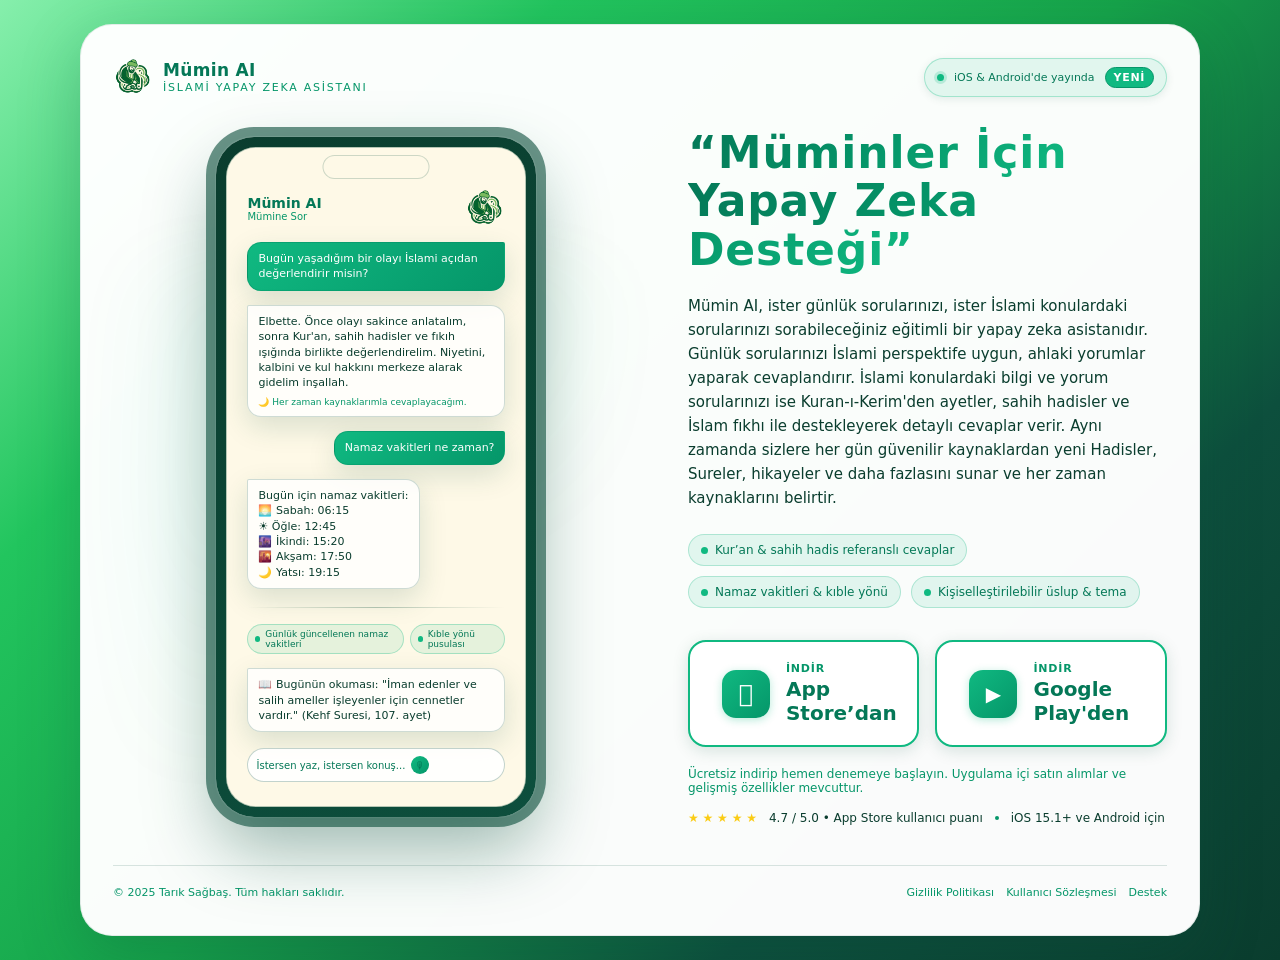
==== index.html @ a5f41411 "Fix UI" ====
<!DOCTYPE html>
<html lang="tr">
<head>
  <meta charset="UTF-8" />
  <meta name="viewport" content="width=device-width, initial-scale=1.0" />
  <title>Mümin AI – Müminler İçin Yapay Zeka Desteği</title>
  <meta
    name="description"
    content="Mümin AI, günlük hayatınızda ve İslami konularda size Kur'an, sahih hadisler ve fıkıh kaynaklarıyla destek olan yapay zeka asistanıdır."
  />
  <link rel="icon" type="image/png" href="/muminai-website/favicon.png" />
  <style>
    :root {
      --bg: #0d4f3d;
      --bg-soft: #0a3d2e;
      --card: #115d47;
      --accent: #22c55e;
      --accent-soft: rgba(34, 197, 94, 0.15);
      --accent-strong: #16a34a;
      --accent-light: #86efac;
      --text: #ffffff;
      --text-soft: #c6f6d5;
      --border-subtle: rgba(134, 239, 172, 0.3);
      --shadow-soft: 0 24px 80px rgba(13, 79, 61, 0.6);
      --cream: #fef9e7;
      --cream-soft: #fef5d4;
      --radius-lg: 24px;
      --radius-full: 999px;
      --transition-fast: 180ms ease-out;
      --transition-med: 220ms ease-out;
    }

    * {
      box-sizing: border-box;
      margin: 0;
      padding: 0;
    }

    body {
      font-family: system-ui, -apple-system, BlinkMacSystemFont, "SF Pro Text",
        "Segoe UI", sans-serif;
      background: linear-gradient(135deg, #86efac 0%, #22c55e 25%, #16a34a 50%, #0d4f3d 75%, #0a3d2e 100%);
      color: var(--text);
      min-height: 100vh;
      display: flex;
      align-items: stretch;
      justify-content: center;
      padding: 24px 16px;
    }

    .page {
      width: 100%;
      max-width: 1120px;
      margin: auto;
    }

    .shell {
      position: relative;
      overflow: hidden;
      background: rgba(255, 255, 255, 0.98);
      border-radius: 32px;
      border: 1px solid rgba(13, 79, 61, 0.1);
      box-shadow: 0 20px 60px rgba(13, 79, 61, 0.25);
      padding: 32px 32px 36px;
      color: #0a3d2e;
    }

    .shell-inner {
      position: relative;
      z-index: 1;
    }

    /* Top Bar */
    .top-bar {
      display: flex;
      align-items: center;
      justify-content: space-between;
      gap: 16px;
      margin-bottom: 32px;
    }

    .brand {
      display: flex;
      align-items: center;
      gap: 10px;
    }

    .brand-mark {
      width: 32px;
      height: 32px;
      border-radius: 12px;
      background: var(--cream);
      display: flex;
      align-items: center;
      justify-content: center;
      font-weight: 700;
      font-size: 17px;
      color: #047857;
      box-shadow: 0 14px 32px rgba(13, 79, 61, 0.4);
    }

    .brand-text {
      display: flex;
      flex-direction: column;
      gap: 1px;
    }

    .brand-name {
      font-size: 17px;
      font-weight: 650;
      letter-spacing: 0.02em;
      color: #047857;
    }

    .brand-tag {
      font-size: 11px;
      text-transform: uppercase;
      letter-spacing: 0.16em;
      color: #059669;
    }

    .pill {
      display: inline-flex;
      align-items: center;
      gap: 10px;
      padding: 8px 12px;
      border-radius: var(--radius-full);
      border: 1px solid rgba(16, 185, 129, 0.3);
      background: rgba(16, 185, 129, 0.1);
      box-shadow: 0 2px 8px rgba(13, 79, 61, 0.1);
      font-size: 11px;
      color: #047857;
      white-space: nowrap;
    }

    .pill-dot {
      width: 7px;
      height: 7px;
      border-radius: 999px;
      background: #10b981;
      box-shadow: 0 0 0 3px rgba(16, 185, 129, 0.2);
    }

    .pill-badge {
      padding: 3px 8px;
      border-radius: 999px;
      background: #10b981;
      border: 1px solid #059669;
      color: #ffffff;
      font-weight: 600;
      letter-spacing: 0.06em;
      text-transform: uppercase;
    }

    /* Layout */
    .hero {
      display: grid;
      grid-template-columns: minmax(0, 1.1fr) minmax(0, 1fr);
      gap: 48px;
      align-items: center;
    }

    /* Left */
    .headline {
      font-size: clamp(32px, 5.5vw, 44px);
      line-height: 1.1;
      letter-spacing: 0.02em;
      margin-bottom: 20px;
      color: #047857;
    }

    .headline span.accent {
      background: linear-gradient(130deg, #047857, #059669, #10b981);
      -webkit-background-clip: text;
      background-clip: text;
      color: transparent;
    }

    .sub {
      font-size: 15px;
      line-height: 1.6;
      color: #0a3d2e;
      max-width: 500px;
      margin-bottom: 24px;
    }

    .highlights {
      display: flex;
      flex-wrap: wrap;
      gap: 10px;
      margin-bottom: 32px;
    }

    .chip {
      font-size: 12px;
      padding: 8px 12px;
      border-radius: var(--radius-full);
      background: rgba(16, 185, 129, 0.1);
      border: 1px solid rgba(16, 185, 129, 0.25);
      color: #047857;
      display: inline-flex;
      align-items: center;
      gap: 7px;
    }

    .chip-dot {
      width: 7px;
      height: 7px;
      border-radius: 50%;
      background: #10b981;
    }

    .cta-row {
      display: flex;
      flex-wrap: wrap;
      gap: 16px;
      align-items: center;
      margin-bottom: 20px;
      margin-top: 0;
    }

    .store-button {
      display: flex;
      align-items: center;
      gap: 16px;
      padding: 20px 32px;
      border-radius: 18px;
      border: 2px solid #10b981;
      background: #ffffff;
      color: #047857;
      text-decoration: none;
      transition: all var(--transition-med);
      box-shadow: 0 4px 16px rgba(13, 79, 61, 0.15), 0 0 0 0 rgba(16, 185, 129, 0);
      min-width: 220px;
      flex: 1;
      justify-content: flex-start;
    }

    .store-button:hover {
      transform: translateY(-2px);
      border-color: #059669;
      box-shadow: 0 8px 24px rgba(13, 79, 61, 0.25), 0 0 0 3px rgba(16, 185, 129, 0.15);
      background: #ffffff;
    }

    .store-button:active {
      transform: translateY(0);
      box-shadow: 0 2px 8px rgba(13, 79, 61, 0.2);
    }

    .store-icon {
      width: 48px;
      height: 48px;
      border-radius: 14px;
      display: inline-flex;
      align-items: center;
      justify-content: center;
      background: linear-gradient(135deg, #10b981, #059669);
      color: #ffffff;
      font-size: 24px;
      font-weight: 700;
      flex-shrink: 0;
      box-shadow: 0 2px 8px rgba(16, 185, 129, 0.3);
    }

    .store-text {
      display: flex;
      flex-direction: column;
      line-height: 1.2;
      text-align: left;
    }

    .store-label {
      font-size: 11px;
      color: #059669;
      font-weight: 600;
      text-transform: uppercase;
      letter-spacing: 0.8px;
      margin-bottom: 2px;
    }

    .store-name {
      font-size: 20px;
      font-weight: 700;
      color: #047857;
    }

    .secondary-note {
      font-size: 12px;
      color: #059669;
      margin-bottom: 16px;
    }

    .rating-row {
      display: flex;
      flex-wrap: wrap;
      gap: 12px;
      margin-top: 0;
      font-size: 12px;
      color: #0a3d2e;
      align-items: center;
    }

    .stars {
      display: inline-flex;
      gap: 2px;
      color: #facc15;
    }

    .divider-dot {
      width: 4px;
      height: 4px;
      border-radius: 999px;
      background: #059669;
    }

    /* Right - mockup */
    .device-wrap {
      position: relative;
      display: flex;
      justify-content: center;
      align-items: center;
    }

    .halo {
      position: absolute;
      inset: 18% 4% 6%;
      filter: blur(40px);
      opacity: 0.3;
      background:
        radial-gradient(circle at 50% 0, rgba(16, 185, 129, 0.2), transparent 60%),
        radial-gradient(circle at 10% 50%, rgba(16, 185, 129, 0.15), transparent 60%);
      mix-blend-mode: normal;
      pointer-events: none;
    }

    .phone {
      position: relative;
      width: min(320px, 85vw);
      border-radius: 38px;
      padding: 10px;
      background: linear-gradient(145deg, #0a3d2e, #0d4f3d);
      box-shadow:
        0 32px 70px rgba(13, 79, 61, 0.4),
        0 0 0 1px rgba(255, 255, 255, 0.1),
        0 0 0 10px rgba(13, 79, 61, 0.6);
    }

    .phone-inner {
      border-radius: 30px;
      overflow: hidden;
      background: var(--cream);
      border: 1px solid rgba(13, 79, 61, 0.3);
      position: relative;
    }

    .phone-notch {
      position: absolute;
      top: 8px;
      left: 50%;
      transform: translateX(-50%);
      width: 105px;
      height: 22px;
      border-radius: 999px;
      background: var(--cream);
      box-shadow: 0 0 0 1px rgba(13, 79, 61, 0.2);
      z-index: 3;
    }

    .screen {
      padding: 40px 20px 24px;
      position: relative;
      z-index: 1;
      display: flex;
      flex-direction: column;
      gap: 14px;
      background: var(--cream);
      min-height: 480px;
    }

    .screen-head {
      display: flex;
      align-items: center;
      justify-content: space-between;
      gap: 8px;
    }

    .screen-title {
      font-size: 14px;
      font-weight: 600;
      color: #047857;
    }

    .screen-tag {
      font-size: 10px;
      color: #059669;
    }

    .screen-chip {
      font-size: 9px;
      padding: 3px 8px;
      border-radius: 999px;
      background: rgba(16, 185, 129, 0.15);
      border: 1px solid rgba(16, 185, 129, 0.4);
      color: #047857;
      text-transform: uppercase;
      letter-spacing: 0.12em;
    }

    .bubble {
      padding: 8px 10px;
      border-radius: 14px;
      font-size: 11px;
      line-height: 1.4;
      border: 1px solid rgba(13, 79, 61, 0.2);
      background: rgba(255, 255, 255, 0.8);
      box-shadow: 0 10px 28px rgba(13, 79, 61, 0.15);
      color: #0a3d2e;
    }

    .bubble.user {
      margin-left: auto;
      border-top-right-radius: 2px;
      background: linear-gradient(135deg, #10b981, #059669);
      color: #ffffff;
      border-color: rgba(5, 150, 105, 0.5);
    }

    .bubble.ai {
      margin-right: auto;
      border-top-left-radius: 2px;
    }

    .bubble small {
      display: block;
      font-size: 9px;
      margin-top: 5px;
      color: #059669;
    }

    .divider {
      height: 1px;
      background: linear-gradient(
        90deg,
        transparent,
        rgba(13, 79, 61, 0.3),
        transparent
      );
      margin: 4px 0 2px;
    }

    .mini-row {
      display: flex;
      gap: 6px;
      font-size: 9px;
      color: #047857;
      align-items: center;
      justify-content: space-between;
    }

    .mini-pill {
      padding: 4px 7px;
      border-radius: 999px;
      border: 1px solid rgba(16, 185, 129, 0.3);
      background: rgba(16, 185, 129, 0.1);
      display: inline-flex;
      align-items: center;
      gap: 5px;
    }

    .mini-dot {
      width: 6px;
      height: 6px;
      border-radius: 999px;
      background: #10b981;
    }

    .input-row {
      display: flex;
      align-items: center;
      gap: 6px;
      padding: 7px 8px;
      border-radius: 999px;
      border: 1px solid rgba(13, 79, 61, 0.25);
      background: rgba(255, 255, 255, 0.9);
      margin-top: 2px;
    }

    .input-row span {
      font-size: 10px;
      color: #047857;
    }

    .input-mic {
      width: 18px;
      height: 18px;
      border-radius: 999px;
      background: linear-gradient(135deg, #10b981, #059669);
      display: inline-flex;
      align-items: center;
      justify-content: center;
      color: #ffffff;
      font-size: 10px;
    }

    /* Footer */
    .footer {
      margin-top: 40px;
      padding-top: 20px;
      border-top: 1px solid rgba(13, 79, 61, 0.15);
      display: flex;
      flex-wrap: wrap;
      gap: 12px;
      justify-content: space-between;
      align-items: center;
      font-size: 11px;
      color: #059669;
    }

    .footer-links {
      display: flex;
      flex-wrap: wrap;
      gap: 12px;
    }

    .footer a {
      color: #059669;
      text-decoration: none;
      transition: color var(--transition-fast);
    }

    .footer a:hover {
      color: #047857;
    }

    /* Responsive */
    @media (max-width: 840px) {
      body {
        padding: 12px 8px;
      }

      .shell {
        border-radius: 20px;
        padding: 20px 16px 24px;
      }

      .hero {
        grid-template-columns: minmax(0, 1fr);
        gap: 24px;
      }

      .device-wrap {
        order: -1;
        margin-bottom: 20px;
        display: flex;
        justify-content: center;
      }

      .phone {
        width: 320px;
      }

      .halo {
        display: none;
      }

      .top-bar {
        margin-bottom: 20px;
        flex-wrap: wrap;
      }

      .brand {
        gap: 8px;
      }

      .brand img {
        width: 32px !important;
        height: 32px !important;
      }

      .brand-name {
        font-size: 15px;
      }

      .brand-tag {
        font-size: 10px;
      }

      .pill {
        font-size: 10px;
        padding: 6px 10px;
      }

      .headline {
        font-size: 26px;
        margin-bottom: 14px;
        line-height: 1.2;
      }

      .sub {
        font-size: 14px;
        margin-bottom: 18px;
        line-height: 1.5;
      }

      .highlights {
        margin-bottom: 20px;
        gap: 8px;
      }

      .chip {
        font-size: 11px;
        padding: 6px 10px;
      }

      .cta-row {
        flex-direction: column;
        gap: 12px;
        margin-bottom: 16px;
      }

      .store-button {
        width: 100%;
        min-width: auto;
        padding: 16px 20px;
        gap: 12px;
      }

      .store-icon {
        width: 42px;
        height: 42px;
        font-size: 20px;
      }

      .store-name {
        font-size: 17px;
      }

      .store-label {
        font-size: 10px;
      }

      .secondary-note {
        font-size: 11px;
        margin-bottom: 12px;
      }

      .rating-row {
        font-size: 11px;
        gap: 8px;
      }

      .footer {
        margin-top: 28px;
        padding-top: 16px;
        font-size: 10px;
      }
    }

    @media (max-width: 550px) {
      body {
        padding: 8px 6px;
      }

      .shell {
        padding: 18px 14px 20px;
        border-radius: 16px;
      }

      .hero {
        margin-top: 50px;
        gap: 20px;
      }

      

      .phone {
        width:  300px;
        padding: 10px;

      }

      .phone-inner {
        border-radius: 24px;
      }

      .screen {
        padding: 32px 14px 18px;
        min-height: 400px;
        gap: 10px;
      }

      .screen-title {
        font-size: 13px;
      }

      .screen-tag {
        font-size: 9px;
      }

      .screen img {
        width: 32px !important;
        height: 32px !important;
      }

      .bubble {
        font-size: 10px;
        padding: 6px 8px;
      }

      .top-bar {
        margin-bottom: 16px;
        gap: 12px;
      }

      .brand {
        gap: 6px;
      }

      .brand img {
        width: 28px !important;
        height: 28px !important;
      }

      .brand-name {
        font-size: 14px;
      }

      .brand-tag {
        font-size: 9px;
      }

      .pill-text {
        font-size: 8px;
      }

      .pill {
        font-size: 9px;
        padding: 5px 8px;
        gap: 6px;
        width: 150px;
      }

      .pill-badge {
        padding: 2px 4px;
        font-size: 4px;
      }

      .headline {
        font-size: 22px;
        margin-bottom: 12px;
        line-height: 1.15;
      }

      .sub {
        font-size: 13px;
        margin-bottom: 16px;
        line-height: 1.5;
      }

      .highlights {
        margin-bottom: 18px;
        gap: 6px;
      }

      .chip {
        font-size: 10px;
        padding: 5px 8px;
        gap: 5px;
      }

      .chip-dot {
        width: 5px;
        height: 5px;
      }

      .cta-row {
        flex-direction: column;
        align-items: stretch;
        gap: 10px;
        margin-bottom: 14px;
      }

      .store-button {
        justify-content: flex-start;
        padding: 14px 18px;
        min-width: auto;
        width: 100%;
        gap: 12px;
        border-radius: 14px;
      }

      .store-icon {
        width: 40px;
        height: 40px;
        font-size: 18px;
        border-radius: 10px;
      }

      .store-name {
        font-size: 16px;
      }

      .store-label {
        font-size: 9px;
        letter-spacing: 0.6px;
      }

      .secondary-note {
        font-size: 10px;
        margin-bottom: 10px;
      }

      .rating-row {
        font-size: 10px;
        gap: 6px;
        flex-wrap: wrap;
      }

      .stars {
        font-size: 12px;
      }

      .footer {
        flex-direction: column;
        align-items: flex-start;
        gap: 8px;
        margin-top: 24px;
        padding-top: 14px;
        font-size: 9px;
      }

      .footer-links {
        gap: 10px;
        flex-wrap: wrap;
      }
    }

    @media (max-width: 360px) {
      body {
        padding: 6px 4px;
      }

      .shell {
        padding: 16px 12px 18px;
      }

      .headline {
        font-size: 20px;
      }

      .sub {
        font-size: 12px;
      }

      .phone {
        width: 50vw
      }

      .store-button {
        padding: 12px 16px;
      }

      .store-icon {
        width: 36px;
        height: 36px;
        font-size: 16px;
      }

      .store-name {
        font-size: 15px;
      }
    }
  </style>
</head>
<body>
  <main class="page">
    <section class="shell" aria-labelledby="hero-title">
      <div class="shell-inner">
        <header class="top-bar">
          <div class="brand">
            <img src="icon_transparent.png" style="width: 40px; height: 40px;">
            <div class="brand-text">
              <div class="brand-name">Mümin AI</div>
              <div class="brand-tag">İslami Yapay Zeka Asistanı</div>
            </div>
          </div>
          <div class="pill">
            <span class="pill-dot"></span>
            <span class="pill-text">iOS &amp; Android'de yayında</span>
            <span class="pill-badge">Yeni</span>
          </div>
        </header>

        <div class="hero">
          <!-- Right: Phone Mockup -->
          <div class="device-wrap" aria-hidden="true">
            <div class="halo"></div>
            <div class="phone">
              <div class="phone-inner">
                <div class="phone-notch"></div>
                <div class="screen">
                  <div class="screen-head">
                    <div>
                      <div class="screen-title">Mümin AI</div>
                      <div class="screen-tag">Mümine Sor</div>
                    </div>
                    <img src="icon_transparent.png" style="width: 40px; height: 40px;">
                  </div>

                  <div class="bubble user">
                    Bugün yaşadığım bir olayı İslami açıdan değerlendirir misin?
                  </div>

                  <div class="bubble ai">
                    Elbette. Önce olayı sakince anlatalım, sonra Kur'an, sahih hadisler ve
                    fıkıh ışığında birlikte değerlendirelim. Niyetini, kalbini ve kul
                    hakkını merkeze alarak gidelim inşallah.
                    <small>🌙 Her zaman kaynaklarımla cevaplayacağım.</small>
                  </div>

                  <div class="bubble user">
                    Namaz vakitleri ne zaman?
                  </div>

                  <div class="bubble ai">
                    Bugün için namaz vakitleri:
                    <br />🌅 Sabah: 06:15
                    <br />☀️ Öğle: 12:45
                    <br />🌆 İkindi: 15:20
                    <br />🌇 Akşam: 17:50
                    <br />🌙 Yatsı: 19:15
                  </div>

                  <div class="divider"></div>

                  <div class="mini-row">
                    <div class="mini-pill">
                      <span class="mini-dot"></span>
                      <span>Günlük güncellenen namaz vakitleri</span>
                    </div>
                    <div class="mini-pill">
                      <span class="mini-dot"></span>
                      <span>Kıble yönü pusulası</span>
                    </div>
                  </div>

                  <div class="bubble ai">
                    📖 Bugünün okuması: "İman edenler ve salih ameller işleyenler için
                    cennetler vardır." (Kehf Suresi, 107. ayet)
                  </div>

                  <div class="input-row">
                    <span>İstersen yaz, istersen konuş...</span>
                    <span class="input-mic">🎙</span>
                  </div>
                </div>
              </div>
            </div>
          </div>

          <!-- Left: Text + CTAs -->
          <div>
            <h1 id="hero-title" class="headline">
              <span class="accent">“Müminler İçin</span><br />
              <span class="accent">Yapay Zeka Desteği”</span>
            </h1>
            <p class="sub">
                Mümin AI, ister günlük sorularınızı, ister İslami konulardaki sorularınızı sorabileceğiniz eğitimli bir yapay zeka asistanıdır. Günlük sorularınızı İslami perspektife uygun, ahlaki yorumlar yaparak cevaplandırır. 
                İslami konulardaki bilgi ve yorum sorularınızı ise Kuran-ı-Kerim'den ayetler, sahih hadisler ve İslam fıkhı ile destekleyerek detaylı cevaplar verir. Aynı zamanda sizlere her gün güvenilir kaynaklardan yeni Hadisler, Sureler, hikayeler ve daha fazlasını sunar ve her zaman kaynaklarını belirtir.
            </p>

            <div class="highlights">
              <span class="chip">
                <span class="chip-dot"></span>
                Kur’an &amp; sahih hadis referanslı cevaplar
              </span>
              <span class="chip">
                <span class="chip-dot"></span>
                Namaz vakitleri &amp; kıble yönü
              </span>
              <span class="chip">
                <span class="chip-dot"></span>
                Kişiselleştirilebilir üslup &amp; tema
              </span>
            </div>

            <div class="cta-row" aria-label="Uygulamayı indir">
              <a
                class="store-button"
                href="https://apps.apple.com/tr/app/m%25C3%25BCmin-ai/id6748532925"
                target="_blank"
                rel="noopener noreferrer"
              >
                <div class="store-icon"></div>
                <div class="store-text">
                  <span class="store-label">İndir</span>
                  <span class="store-name">App Store’dan</span>
                </div>
              </a>

              <a
                class="store-button"
                href="https://play.google.com/store/apps/details?id=com.anonymous.MuminAI&pcampaignid=web_share"
                target="_blank"
                rel="noopener noreferrer"
              >
                <div class="store-icon" style="font-size: 20px;">▶</div>
                <div class="store-text">
                  <span class="store-label">İndir</span>
                  <span class="store-name">Google Play'den</span>
                </div>
              </a>
            </div>

            <p class="secondary-note">
              Ücretsiz indirip hemen denemeye başlayın. Uygulama içi satın alımlar ve
              gelişmiş özellikler mevcuttur.
            </p>

            <div class="rating-row">
              <span class="stars">★ ★ ★ ★ ★</span>
              <span>4.7 / 5.0 • App Store kullanıcı puanı</span>
              <span class="divider-dot"></span>
              <span>iOS 15.1+ ve Android için</span>
            </div>
          </div>
        </div>

        <footer class="footer">
          <span>© 2025 Tarık Sağbaş. Tüm hakları saklıdır.</span>
          <div class="footer-links">
            <a href="/muminai-website/privacy-policy.html" target="_blank" rel="noopener noreferrer">
              Gizlilik Politikası
            </a>
            <a href="/muminai-website/user-agreement.html" target="_blank" rel="noopener noreferrer">
              Kullanıcı Sözleşmesi
            </a>
            <a href="/muminai-website/support.html" target="_blank" rel="noopener noreferrer">
              Destek
            </a>
          </div>
        </footer>
      </div>
    </section>
  </main>
</body>
</html>
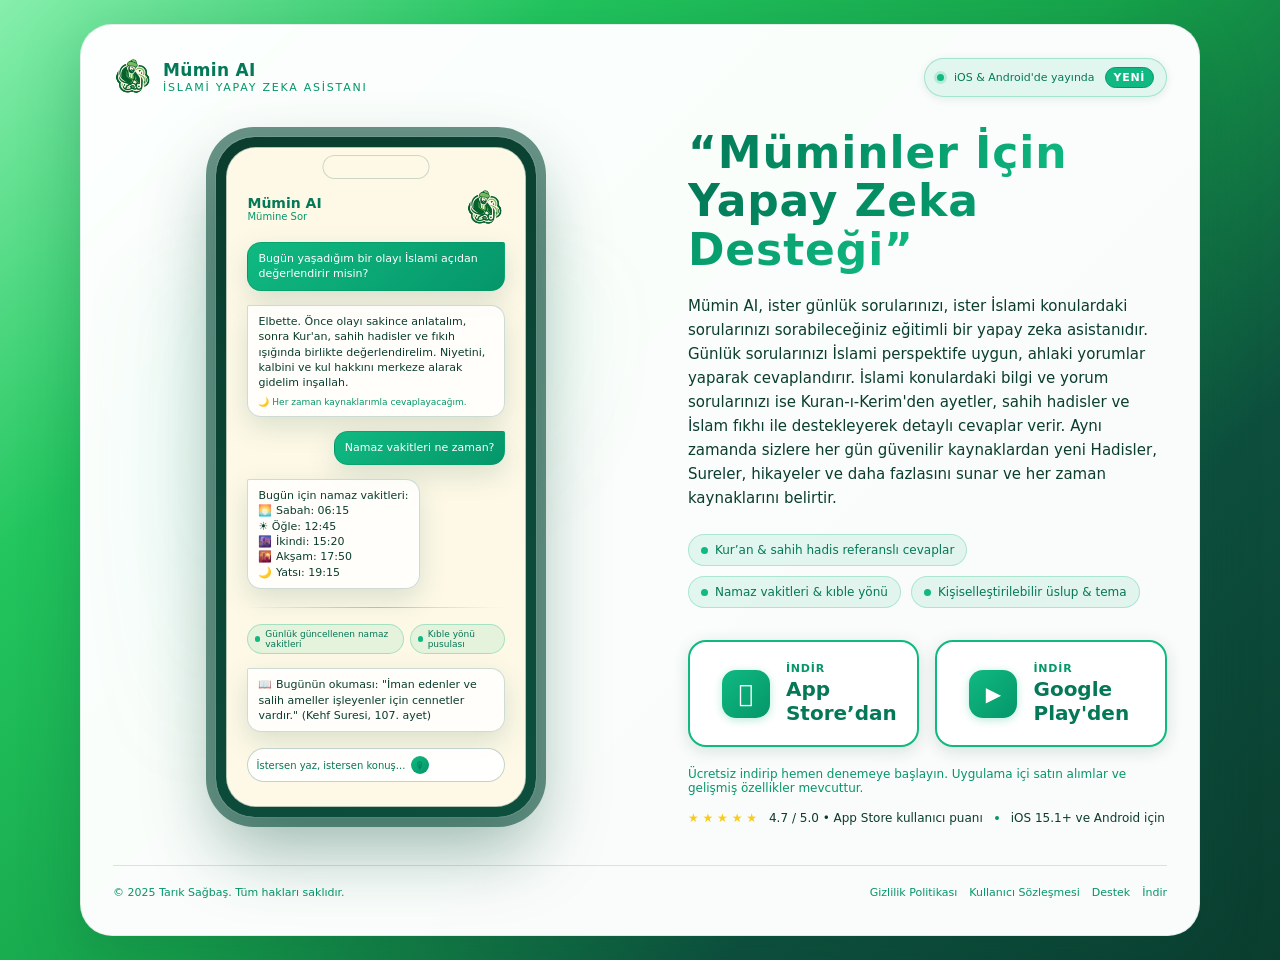
==== commit 717349e4: "Add download href to index page" ====
--- a/index.html
+++ b/index.html
@@ -1030,20 +1030,40 @@
         <footer class="footer">
           <span>© 2025 Tarık Sağbaş. Tüm hakları saklıdır.</span>
           <div class="footer-links">
-            <a href="/muminai-website/privacy-policy.html" target="_blank" rel="noopener noreferrer">
+            <a href="privacy-policy.html" target="_blank" rel="noopener noreferrer">
               Gizlilik Politikası
             </a>
-            <a href="/muminai-website/user-agreement.html" target="_blank" rel="noopener noreferrer">
+            <a href="user-agreement.html" target="_blank" rel="noopener noreferrer">
               Kullanıcı Sözleşmesi
             </a>
-            <a href="/muminai-website/support.html" target="_blank" rel="noopener noreferrer">
+            <a href="support.html" target="_blank" rel="noopener noreferrer">
               Destek
+            </a>
+            <a href="download.html" target="_blank" rel="noopener noreferrer">
+              İndir
             </a>
           </div>
         </footer>
       </div>
     </section>
   </main>
+  <script type="module">
+    import { createClient } from "https://esm.sh/@supabase/supabase-js@2";
+
+    const supabaseUrl = "https://ewxkgalpibbumalylmma.supabase.co";
+    const supabaseAnonKey =
+      "eyJhbGciOiJIUzI1NiIsInR5cCI6IkpXVCJ9.eyJpc3MiOiJzdXBhYmFzZSIsInJlZiI6ImV3eGtnYWxwaWJidW1hbHlsbW1hIiwicm9sZSI6ImFub24iLCJpYXQiOjE3NDk5ODY2MzUsImV4cCI6MjA2NTU2MjYzNX0.VVg1x3-m1bsuU2RpJgnGqUqACZ7FVdisdctjobGQ680";
+
+    const supabase = createClient(supabaseUrl, supabaseAnonKey);
+
+    (async () => {
+      try {
+        await supabase.from("website_visits").insert({ action: "open", page: "index" });
+      } catch {
+        // no-op
+      }
+    })();
+  </script>
 </body>
 </html>
 
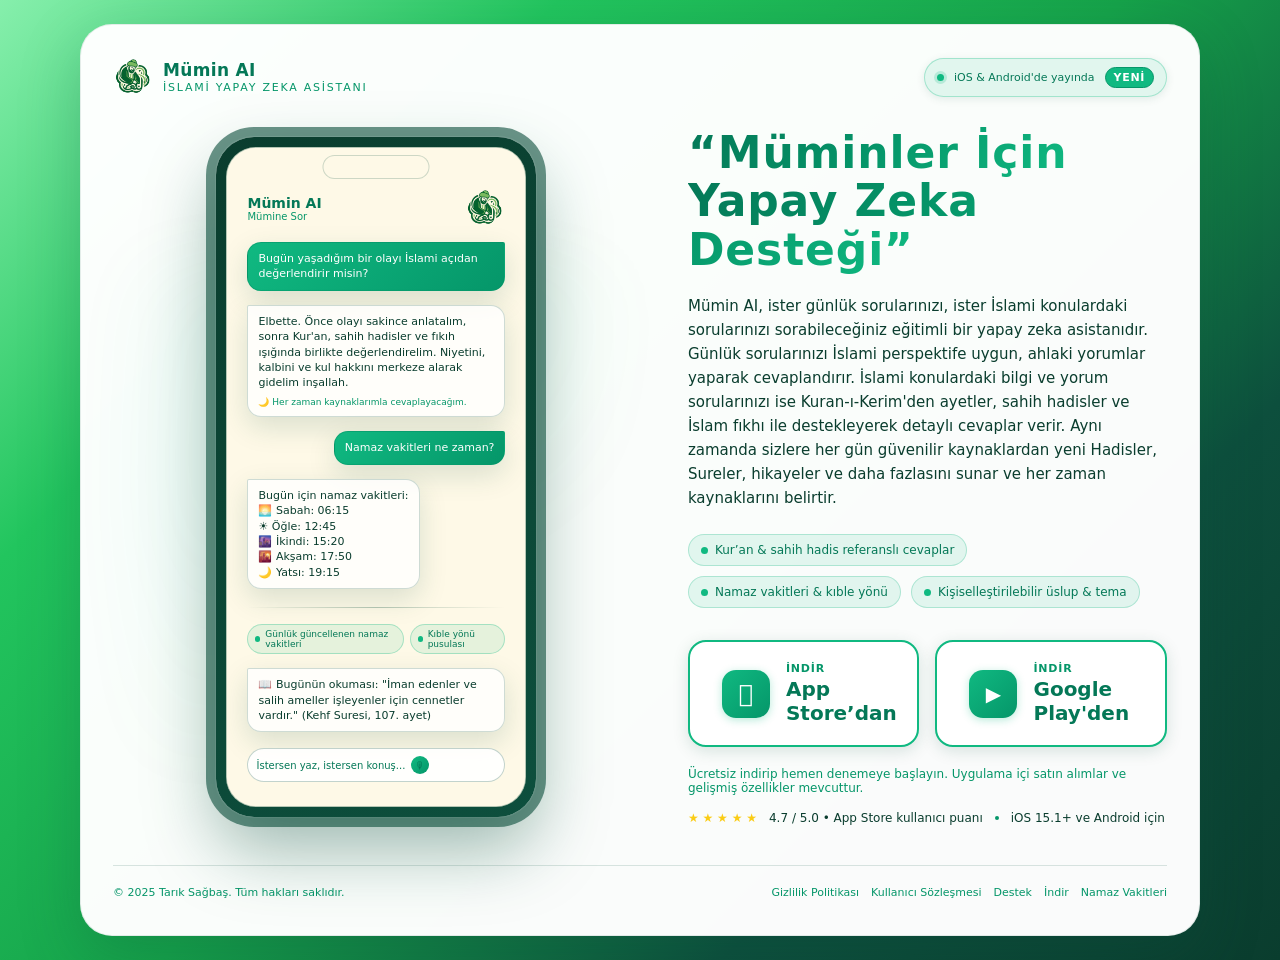
==== commit 775ecd6a: "Add namaz vakitleri site with CI deploy to GitHub Pages. Generate city/district SEO pages in GitHub " ====
--- a/index.html
+++ b/index.html
@@ -1042,6 +1042,9 @@
             <a href="download.html" target="_blank" rel="noopener noreferrer">
               İndir
             </a>
+            <a href="namaz-vakitleri/">
+              Namaz Vakitleri
+            </a>
           </div>
         </footer>
       </div>
